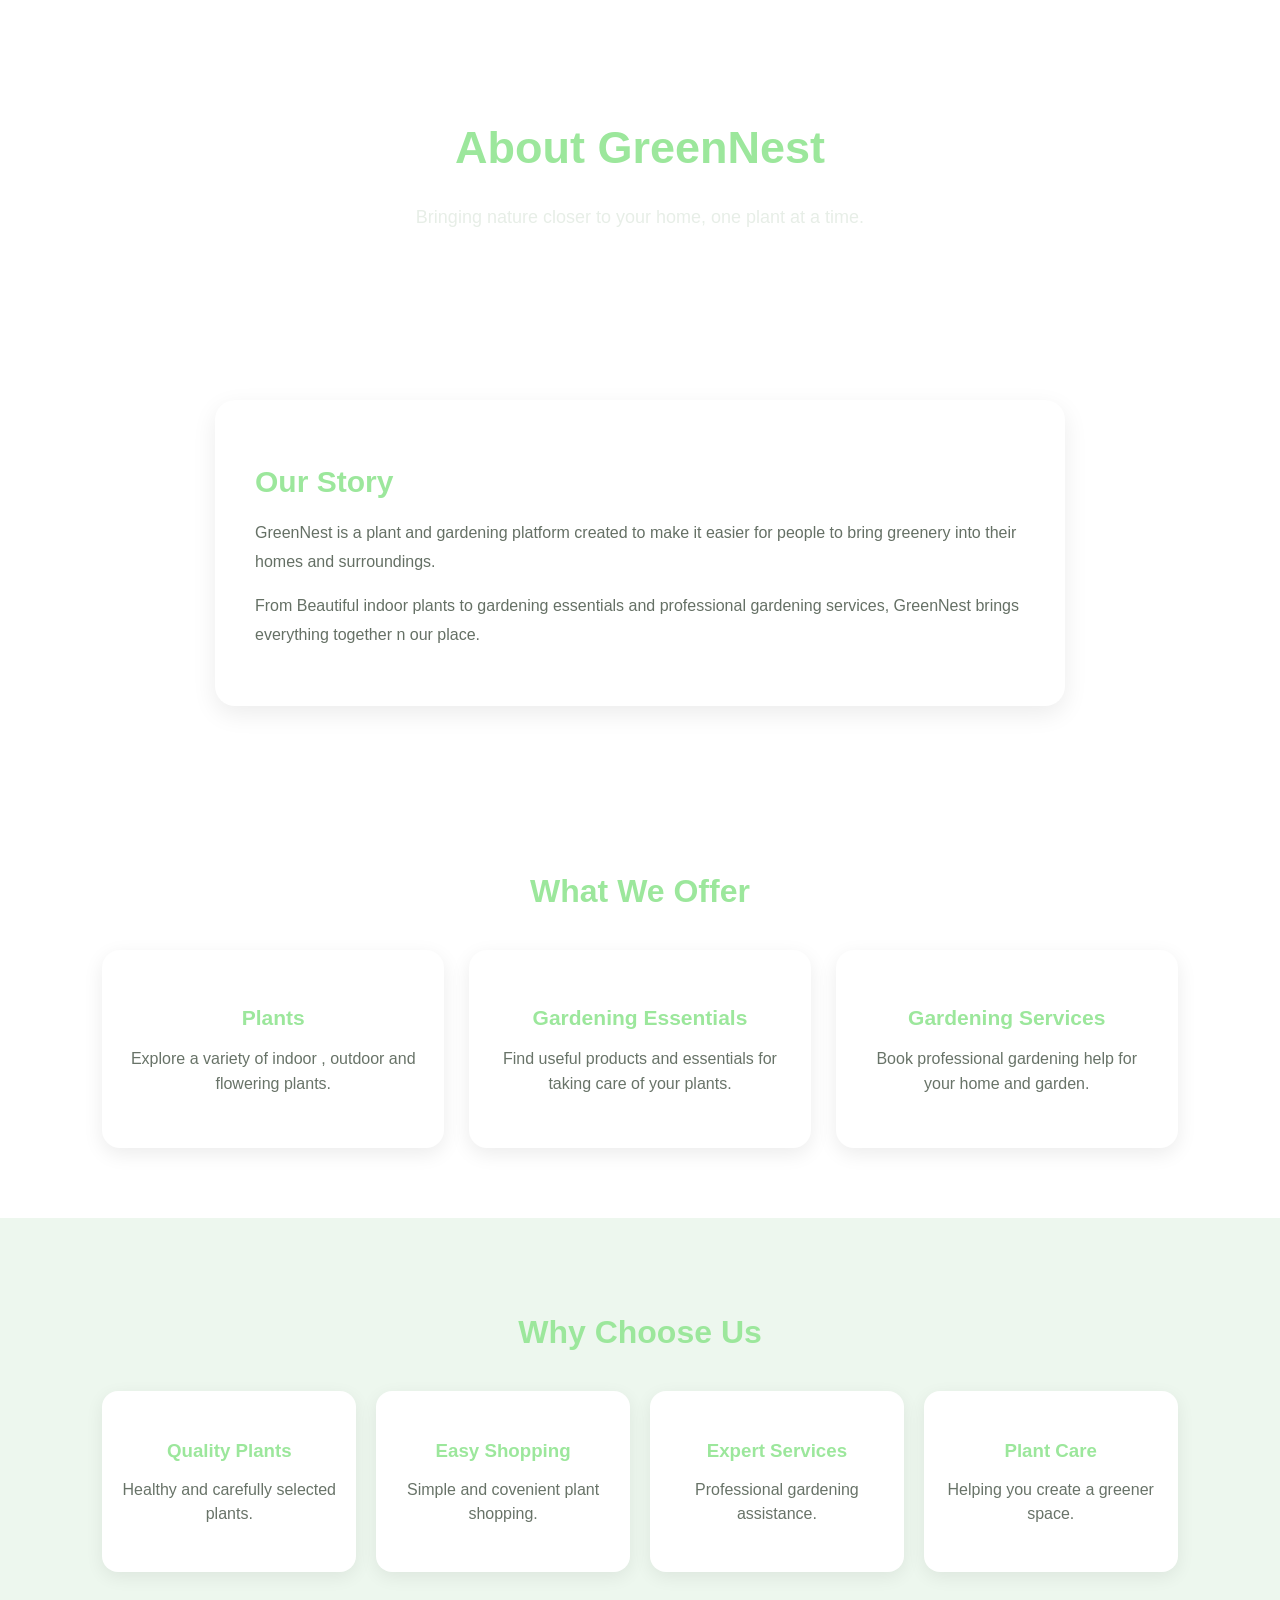
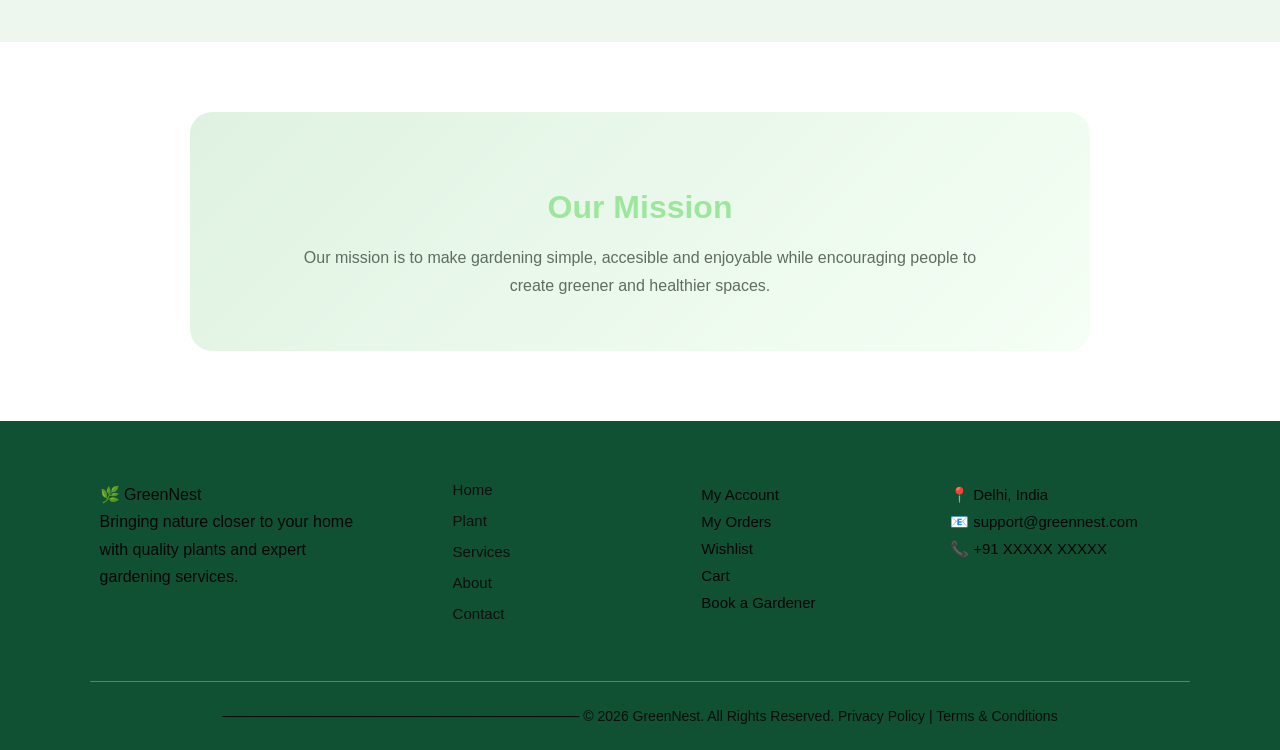
==== about.html @ 57256851 "Add files via upload" ====
<!DOCTYPE html>
<html lang="en">
<head>
    <meta charset="UTF-8">
    <meta name="viewport" content="width=device-width, initial-scale=1.0">
    <title>About</title>

    <style>

/* =====================================
   ABOUT PAGE
===================================== */

* {
    box-sizing: border-box;
}

body {
    margin: 0;
    font-family: Arial, sans-serif;
    color: #9ce79c;
    background-image: url("images/about.jpg");
    background-size: cover;
    background-position: center;
    background-repeat: no-repeat;
}


/* =====================================
   ABOUT HERO
===================================== */

.about-hero {
    
    min-height: 330px;

    display: flex;
    flex-direction: column;
    justify-content: center;
    align-items: center;

    text-align: center;
    padding: 40px 20px;

    background-image: url("images/book.jpg");
    background-size: cover;
    background-position: center;
    background-repeat: no-repeat;
    

    animation: aboutHero 0.8s ease;
}

.about-hero h1 {
    font-size: 45px;
    margin-bottom: 15px;
}

.about-hero p {
    font-size: 18px;
    color: #e7eee7;
}


/* =====================================
   OUR STORY
===================================== */

.our-story {
    padding: 70px 8%;
}

.about-content {
    max-width: 850px;
    margin: auto;

    background: white;
    padding: 40px;

    border-radius: 20px;

    box-shadow:
        0 8px 25px rgba(0, 0, 0, 0.08);

    transition:
        transform 0.3s ease,
        box-shadow 0.3s ease;

    animation: cardAppear 0.8s ease;
}

.about-content:hover {
    transform: translateY(-6px);

    box-shadow:
        0 14px 35px rgba(0, 0, 0, 0.12);
}

.about-content h2 {
    font-size: 30px;
    margin-bottom: 20px;
}

.about-content p {
    line-height: 1.8;
    color: #657065;
}


/* =====================================
   WHAT WE OFFER
===================================== */

.what-we-offer {
    padding: 70px 8%;
    text-align: center;
}

.what-we-offer > h2,
.why-choose-us > h2 {
    font-size: 32px;
    margin-bottom: 40px;
}

.offer-container {
    display: grid;
    grid-template-columns: repeat(3, 1fr);
    gap: 25px;
}

.offer-card {
    background: white;

    padding: 35px 25px;

    border-radius: 18px;

    box-shadow:
        0 6px 20px rgba(0, 0, 0, 0.08);

    transition:
        transform 0.35s ease,
        box-shadow 0.35s ease;
}

.offer-card:hover {
    transform: translateY(-10px);

    box-shadow:
        0 15px 30px rgba(0, 0, 0, 0.13);
}

.offer-card h3 {
    margin-bottom: 15px;
    font-size: 21px;
}

.offer-card p {
    color: #687368;
    line-height: 1.6;
}


/* =====================================
   WHY CHOOSE US
===================================== */

.why-choose-us {
    padding: 70px 8%;
    text-align: center;

    background: #edf7ee;
}

.why-container {
    display: grid;
    grid-template-columns: repeat(4, 1fr);
    gap: 20px;
}

.why-card {
    background: white;

    padding: 30px 20px;

    border-radius: 16px;

    box-shadow:
        0 5px 18px rgba(0, 0, 0, 0.07);

    transition:
        transform 0.3s ease,
        box-shadow 0.3s ease;
}

.why-card:hover {
    transform: translateY(-8px) scale(1.02);

    box-shadow:
        0 12px 28px rgba(0, 0, 0, 0.12);
}

.why-card h3 {
    margin-bottom: 12px;
}

.why-card p {
    color: #687368;
    line-height: 1.5;
}


/* =====================================
   MISSION
===================================== */

.mission {
    max-width: 900px;

    margin: 70px auto;

    padding: 50px 35px;

    text-align: center;

    background: linear-gradient(
        135deg,
        #dff2e1,
        #f5fff5
    );

    border-radius: 22px;

    animation: cardAppear 0.8s ease;
}

.mission h2 {
    font-size: 32px;
    margin-bottom: 18px;
}

.mission p {
    max-width: 700px;
    margin: auto;

    line-height: 1.8;
    color: #5f6d60;
}

footer {
    background: #0f5132;
    color: rgb(17, 17, 17);
    padding: 50px 7% 20px;
    margin-top: 60px;
}

/* Main footer layout */
.footer-container {
    max-width: 1200px;
    margin: auto;

    display: grid;
    grid-template-columns: 1.5fr 1fr 1fr 1.2fr;
    gap: 40px;
}

/* Each column */
.footer-column {
    padding: 10px;
}

/* Text */
.footer-column p {
    color: #060606;
    font-size: 15px;
    line-height: 1.8;
    margin: 0;
    white-space: pre-line;
}

/* GreenNest first column */
.footer-column:first-child p {
    font-size: 16px;
    line-height: 1.7;
}

/* Navigation links */
.footer-column a {
    display: block;

    color: #0e0f0e;
    text-decoration: none;

    font-size: 15px;
    margin-bottom: 14px;

    transition: 0.3s ease;
}

/* Hover effect */
.footer-column a:hover {
    color: rgb(9, 8, 8);
    transform: translateX(5px);
}


/* =========================
   FOOTER BOTTOM
========================= */

.footer-bottom {
    max-width: 1200px;
    margin: 35px auto 0;

    padding-top: 20px;

    border-top: 1px solid rgba(255, 255, 255, 0.3);

    text-align: center;

    color: #0b0b0b;
    font-size: 14px;
    line-height: 2;
}

/* =========================
   MOBILE
========================= */

@media (max-width: 900px) {

    .footer-container {
        grid-template-columns: 1fr 1fr;
        gap: 30px;
    }
}

@media (max-width: 600px) {

    footer {
        padding: 40px 6% 20px;
    }

    .footer-container {
        grid-template-columns: 1fr;
        gap: 25px;
    }

    .footer-column {
        padding: 0;
    }

    .footer-bottom {
        margin-top: 25px;
    }
}


/* =====================================
   ANIMATIONS
===================================== */

@keyframes aboutHero {

    from {
        opacity: 0;
        transform: translateY(25px);
    }

    to {
        opacity: 1;
        transform: translateY(0);
    }

}

@keyframes cardAppear {

    from {
        opacity: 0;
        transform: translateY(30px);
    }

    to {
        opacity: 1;
        transform: translateY(0);
    }

}


/* =====================================
   RESPONSIVE
===================================== */

@media (max-width: 900px) {

    .offer-container {
        grid-template-columns: repeat(2, 1fr);
    }

    .why-container {
        grid-template-columns: repeat(2, 1fr);
    }

}


@media (max-width: 600px) {

    .about-hero h1 {
        font-size: 32px;
    }

    .offer-container,
    .why-container {
        grid-template-columns: 1fr;
    }

    .about-content {
        padding: 25px;
    }

    .mission {
        margin: 50px 20px;
    }

}

</style>

</head>
<body>
            <main>
                <section class="about-hero">
                    
                    <h1> About GreenNest</h1>
                    <p>Bringing nature closer to your home, one plant at a time.</p>
                </section>


                <!--Our Story-->
                <section class="our-story">
                    
                    <div class="about-content">
                        <h2>Our Story</h2>
                        <p>GreenNest is a plant and gardening platform created to make it easier for people to bring greenery
                            into their homes and surroundings.
                        </p>
                        <p>From Beautiful indoor plants to gardening essentials and professional gardening services,
                            GreenNest brings everything together n our place.
                        </p>
                    </div>
                </section>

                <!--What we Offer-->
                <section class="what-we-offer">
                    <h2>What We Offer</h2>
                    <div class="offer-container">
                        <div class="offer-card">
                            <h3>Plants</h3>

                        <p>Explore a variety of indoor , outdoor and flowering plants.</p>
                        </div>

                    <div class="offer-card">
                        <h3>Gardening Essentials</h3>
                        <p>Find useful products and essentials for taking care of your plants.</p>
                    </div>

                    <div class="offer-card">
                        <h3>Gardening Services</h3>
                        <p>Book professional gardening help for your home and garden.</p>

                    </div>

                    </div>
                </section>

                <!--Why choose us-->

                <section class="why-choose-us">
                    <h2>Why Choose Us</h2>
                    <div class="why-container">
                        <div class="why-card">
                            <h3>Quality Plants</h3>
                            <p>Healthy and carefully selected plants.</p>
                        </div>
                        <div class="why-card">
                            <h3> Easy Shopping </h3>
                            <p>Simple and covenient plant shopping.</p>
                        </div>

                    <div class="why-card">
                        <h3>Expert Services</h3>
                        <p>Professional gardening assistance.</p>
                    </div>

                    <div class="why-card">
                        <h3> Plant Care</h3>
                        <p> Helping you create a greener space.</p>
                    </div>
                    </div>
                </section>

                <!--Mission-->

                <section class="mission">

                    <h2>Our Mission</h2>
                    <p>Our mission is to make gardening simple, accesible and enjoyable while encouraging people
                        to create greener and healthier spaces.
                    </p>
                </section>
            </main>

        <footer>
    <div class="footer-container">

    <div class="footer-column">
        <p>🌿 GreenNest
                Bringing nature closer to your home
                with quality plants and expert
                gardening services.</p>
    </div>

    <div class="footer-column">
       <a href="home.html">Home</a>
        <a href="product.html">Plant</a>
       <a href="services.html">Services</a>
        <a href="about.html">About</a>
       <a href="contact.html">Contact</a>
    </div>

    <div class="footer-column">
        <p>My Account
           My Orders
           Wishlist
           Cart
           Book a Gardener</p>
    </div>

    <div class="footer-column">
        <p>📍 Delhi, India
📧 support@greennest.com
📞 +91 XXXXX XXXXX</p>
    </div>
    </div>
    <div class="footer-bottom">
        ────────────────────────────────────

© 2026 GreenNest. All Rights Reserved.

Privacy Policy  |  Terms & Conditions
    </div>

   </footer> 
</body>
</html>
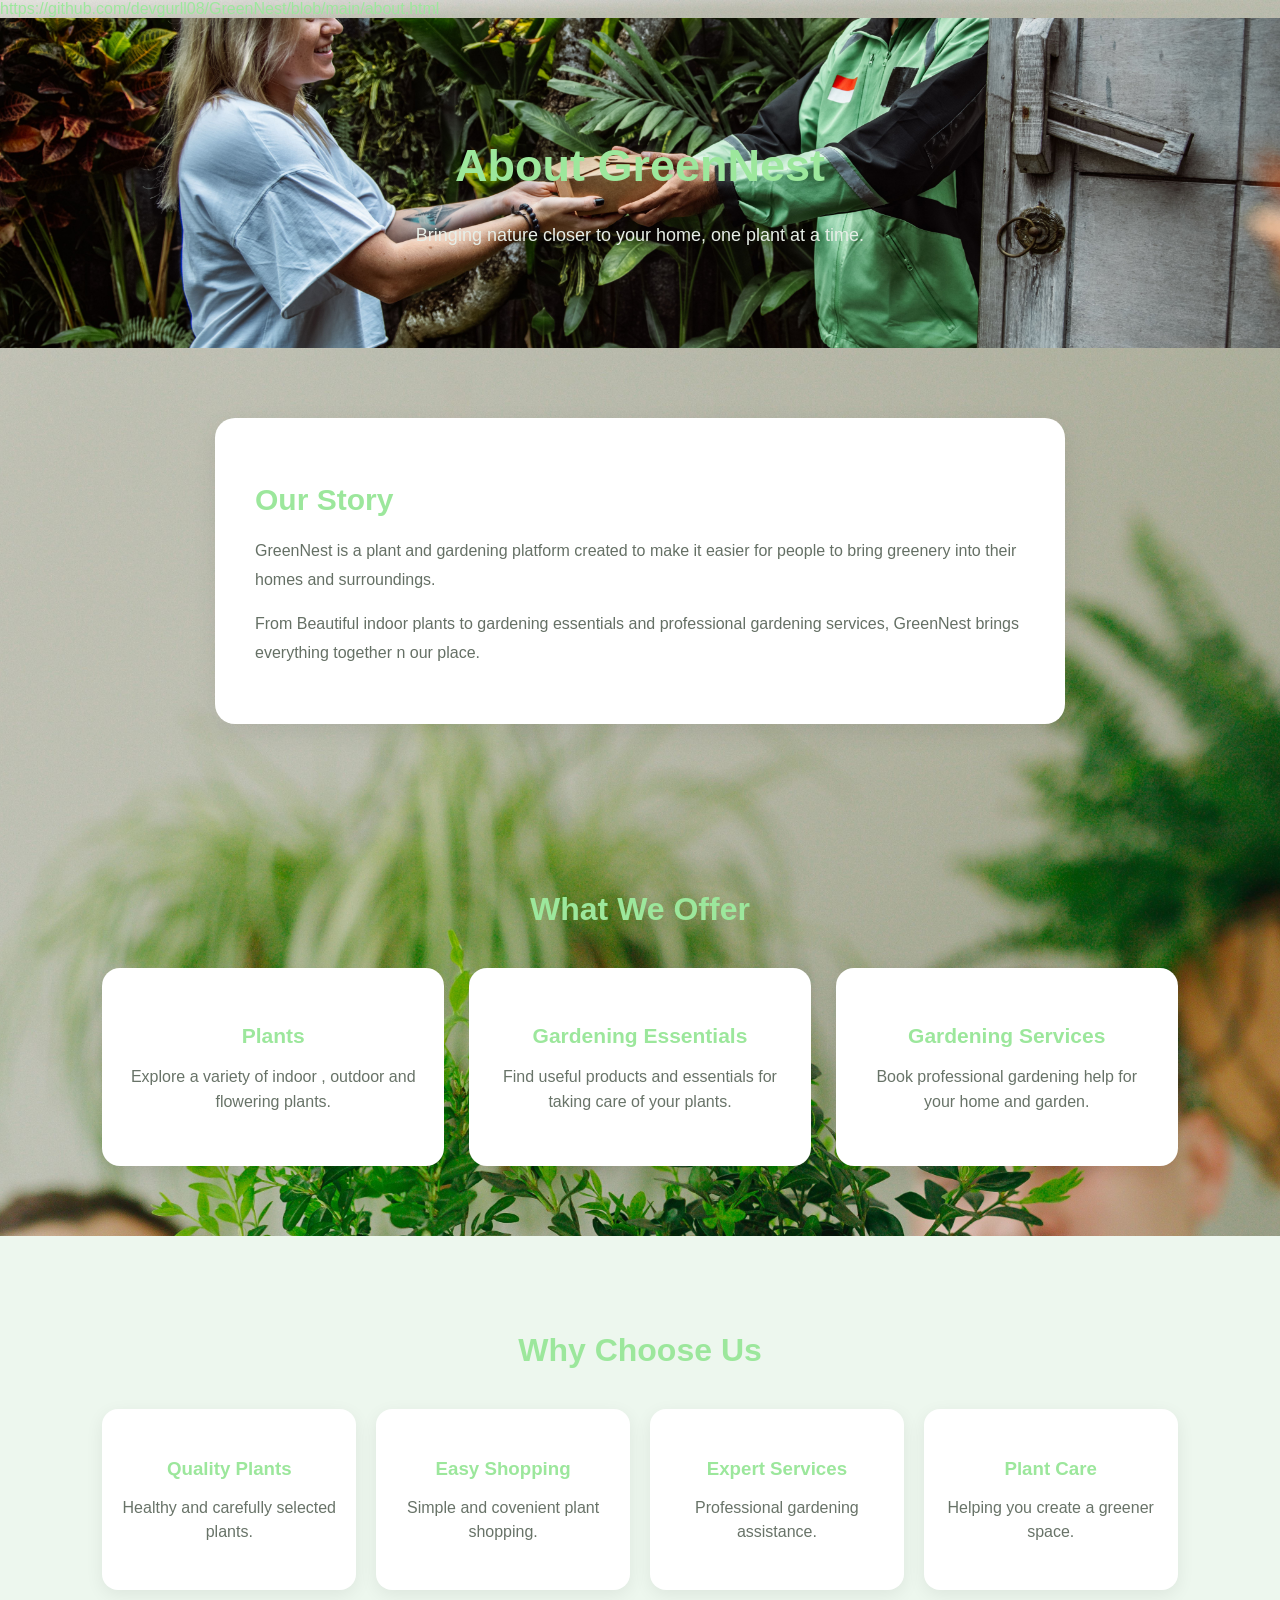
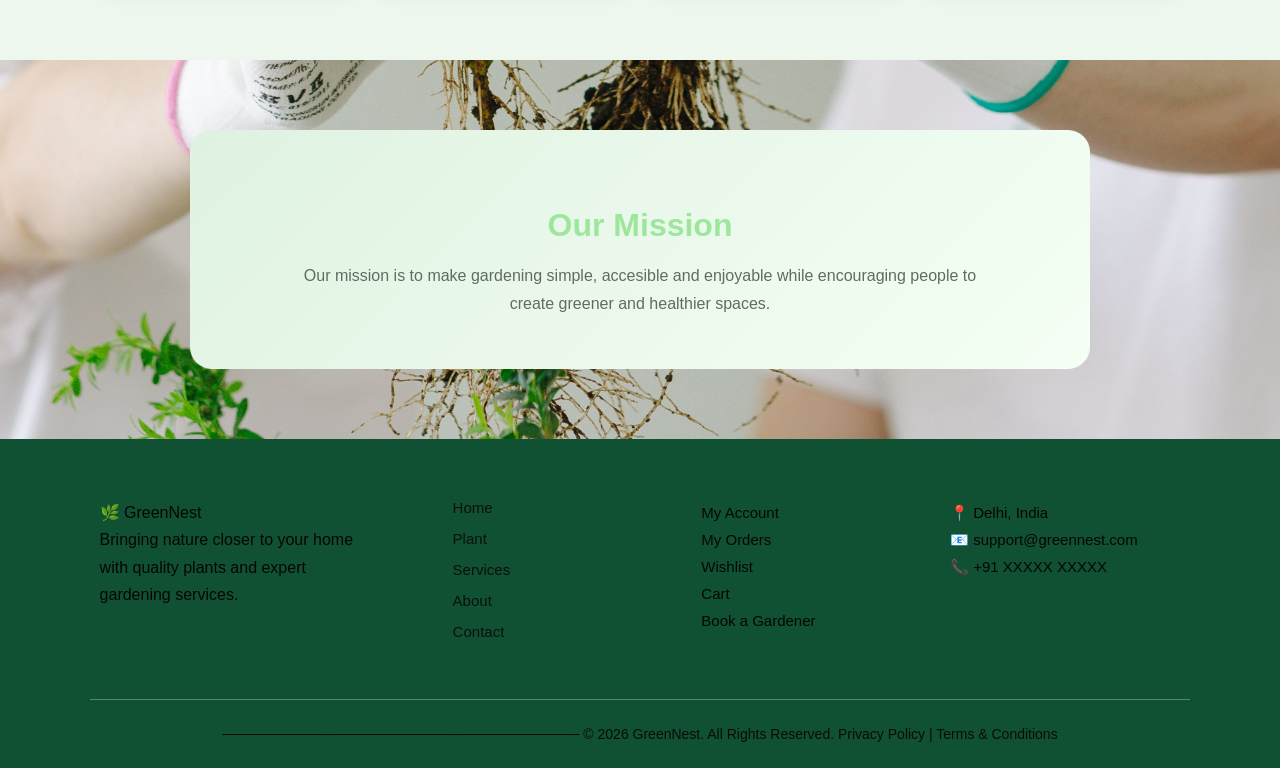
==== commit 53983763: "Refactor About page HTML and CSS styles Updated HTML structure and styles for the About page, enhanc" ====
--- a/about.html
+++ b/about.html
@@ -1,4 +1,4 @@
-<!DOCTYPE html>
+https://github.com/devgurll08/GreenNest/blob/main/about.html<!DOCTYPE html>
 <html lang="en">
 <head>
     <meta charset="UTF-8">
@@ -19,7 +19,7 @@
     margin: 0;
     font-family: Arial, sans-serif;
     color: #9ce79c;
-    background-image: url("images/about.jpg");
+    background-image: url("about.jpg");
     background-size: cover;
     background-position: center;
     background-repeat: no-repeat;
@@ -42,7 +42,7 @@
     text-align: center;
     padding: 40px 20px;
 
-    background-image: url("images/book.jpg");
+    background-image: url("book.jpg");
     background-size: cover;
     background-position: center;
     background-repeat: no-repeat;
@@ -556,4 +556,4 @@
 
    </footer> 
 </body>
-</html>+</html>
